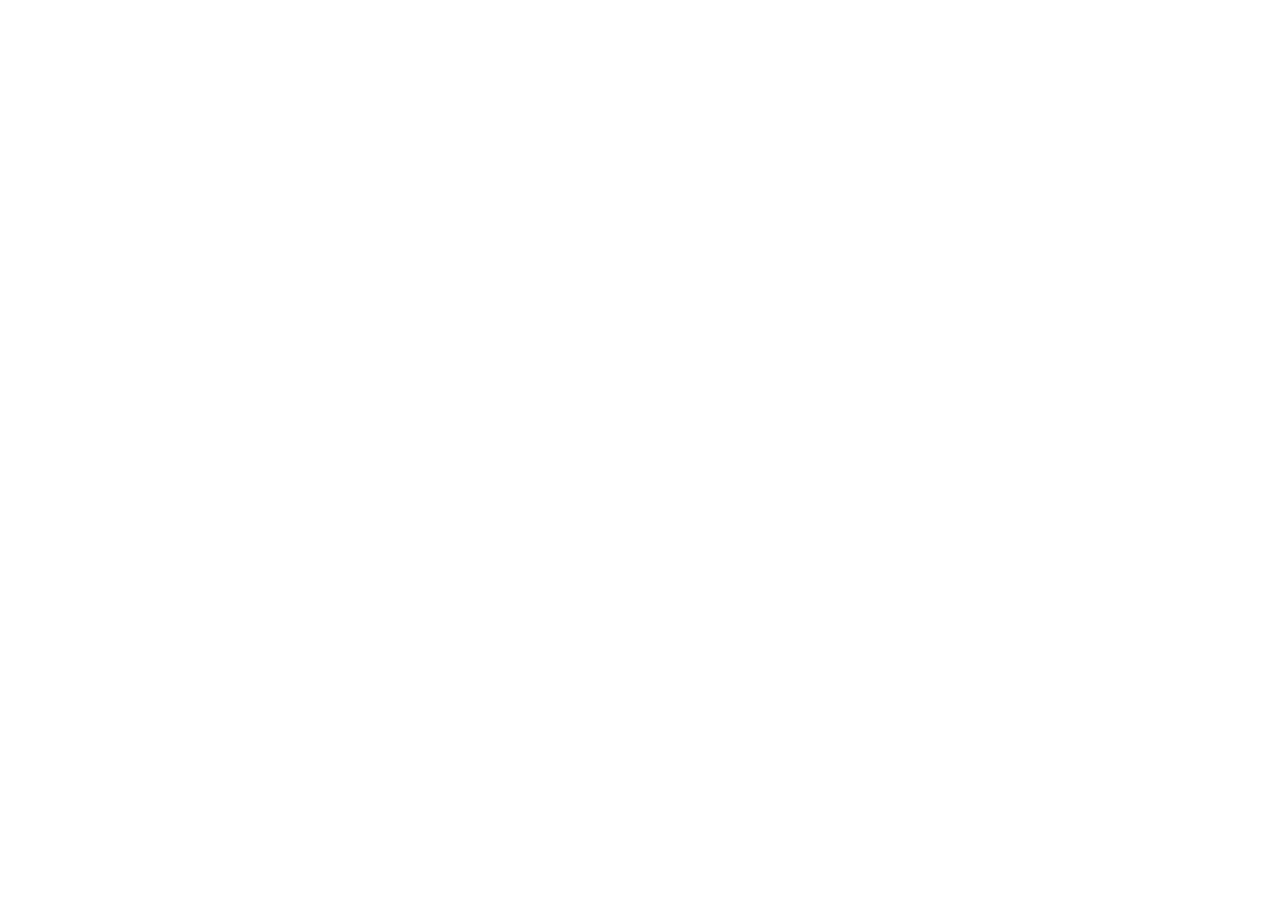
==== index.html @ f1d029e2 "chore: add media assets for Module 2 Include supporting PDF documentation and visual assets for the " ====
<!doctype html>
<html lang="pt">
  <head>
    <meta charset="UTF-8" />
    <meta name="viewport" content="width=device-width, initial-scale=1.0" />
    <title>IA na Educação - Módulo 2: IA Generativa e Prompts</title>
    <meta name="description" content="Curso interativo de Inteligência Artificial na Educação para formação de professores: IA Generativa, Ciclo de Funcionamento, Técnicas de Prompts, Simuladores, Quizzes e Atividades Práticas." />
    <meta property="og:title" content="IA na Educação - Módulo 2: IA Generativa e Prompts" />
    <meta property="og:description" content="Curso interativo de Inteligência Artificial na Educação para formação de professores: IA Generativa, Ciclo de Funcionamento, Técnicas de Prompts, Simuladores, Quizzes e Atividades Práticas." />
    <meta property="og:type" content="website" />
    <meta name="twitter:card" content="summary_large_image" />
    <link rel="preconnect" href="https://fonts.googleapis.com">
    <link rel="preconnect" href="https://fonts.gstatic.com" crossorigin>
    <link href="https://fonts.googleapis.com/css2?family=JetBrains+Mono:wght@400;500;600&family=Plus+Jakarta+Sans:wght@400;500;600;700;800&display=swap" rel="stylesheet">
    <script>
      if (location.pathname && !location.pathname.endsWith('/') && !location.pathname.split('/').pop().includes('.')) {
        location.replace(location.pathname + '/' + location.search + location.hash);
      }
    </script>
  </head>
  <body>
    <div id="root"></div>
    <script type="module" src="/src/main.tsx"></script>
  </body>
</html>
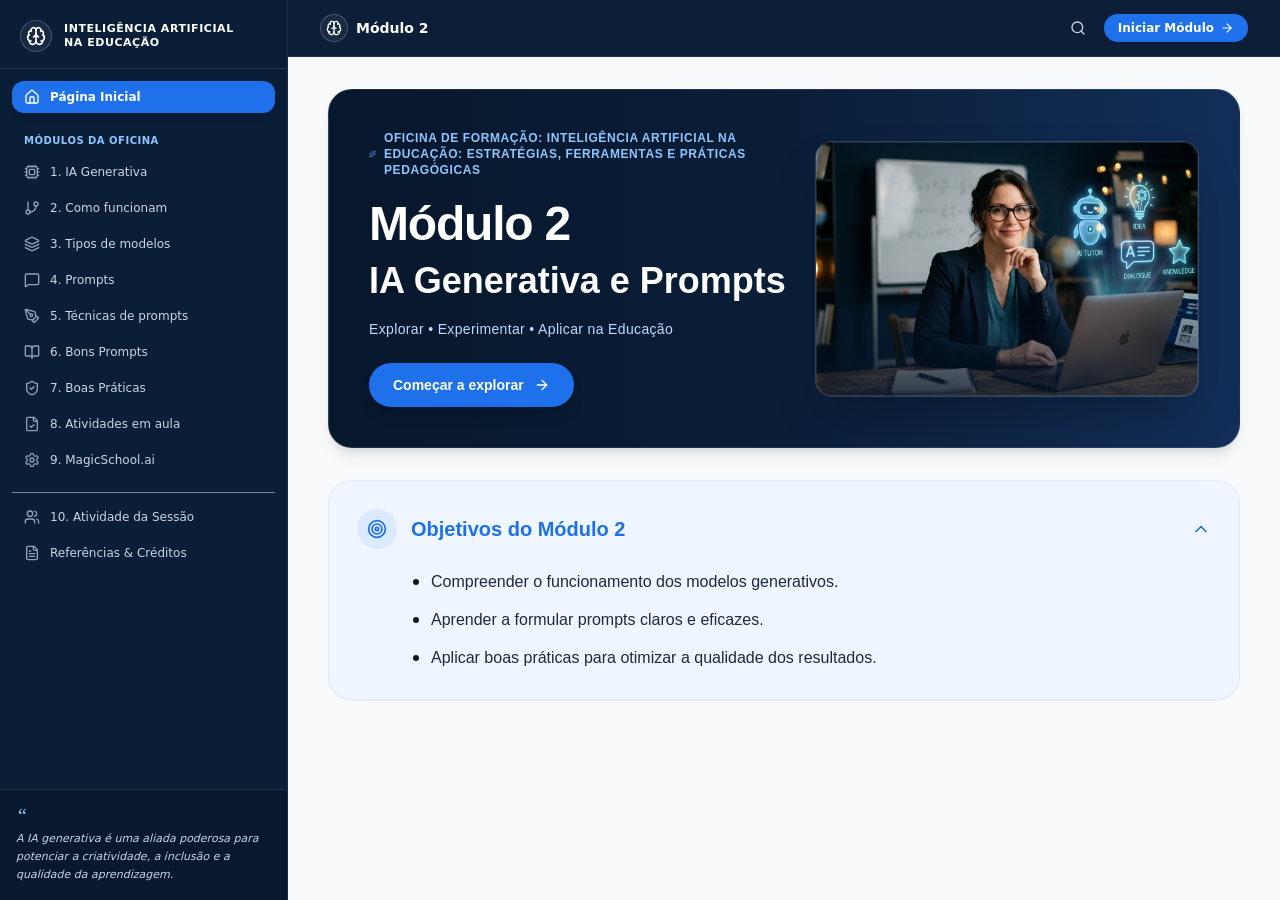
==== commit 8e19340d: "deploy: d866d389119b44ce2c115275b52276374ca2d633" ====
--- a/index.html
+++ b/index.html
@@ -3,10 +3,10 @@
   <head>
     <meta charset="UTF-8" />
     <meta name="viewport" content="width=device-width, initial-scale=1.0" />
-    <title>IA na Educação - Módulo 2: IA Generativa e Prompts</title>
-    <meta name="description" content="Curso interativo de Inteligência Artificial na Educação para formação de professores: IA Generativa, Ciclo de Funcionamento, Técnicas de Prompts, Simuladores, Quizzes e Atividades Práticas." />
-    <meta property="og:title" content="IA na Educação - Módulo 2: IA Generativa e Prompts" />
-    <meta property="og:description" content="Curso interativo de Inteligência Artificial na Educação para formação de professores: IA Generativa, Ciclo de Funcionamento, Técnicas de Prompts, Simuladores, Quizzes e Atividades Práticas." />
+    <title>Inteligência Artificial na Educação: Estratégias, Ferramentas e Práticas Pedagógicas - Módulo 2</title>
+    <meta name="description" content="Oficina de Formação: Inteligência Artificial na Educação: Estratégias, Ferramentas e Práticas Pedagógicas - Módulo 2: IA Generativa e Prompts." />
+    <meta property="og:title" content="Inteligência Artificial na Educação: Estratégias, Ferramentas e Práticas Pedagógicas" />
+    <meta property="og:description" content="Oficina de Formação: Inteligência Artificial na Educação: Estratégias, Ferramentas e Práticas Pedagógicas - Módulo 2: IA Generativa e Prompts." />
     <meta property="og:type" content="website" />
     <meta name="twitter:card" content="summary_large_image" />
     <link rel="preconnect" href="https://fonts.googleapis.com">
@@ -17,10 +17,11 @@
         location.replace(location.pathname + '/' + location.search + location.hash);
       }
     </script>
+    <script type="module" crossorigin src="./assets/index-DB7ocr2g.js"></script>
+    <link rel="stylesheet" crossorigin href="./assets/index-D8Ewml1f.css">
   </head>
   <body>
     <div id="root"></div>
-    <script type="module" src="/src/main.tsx"></script>
   </body>
 </html>
 
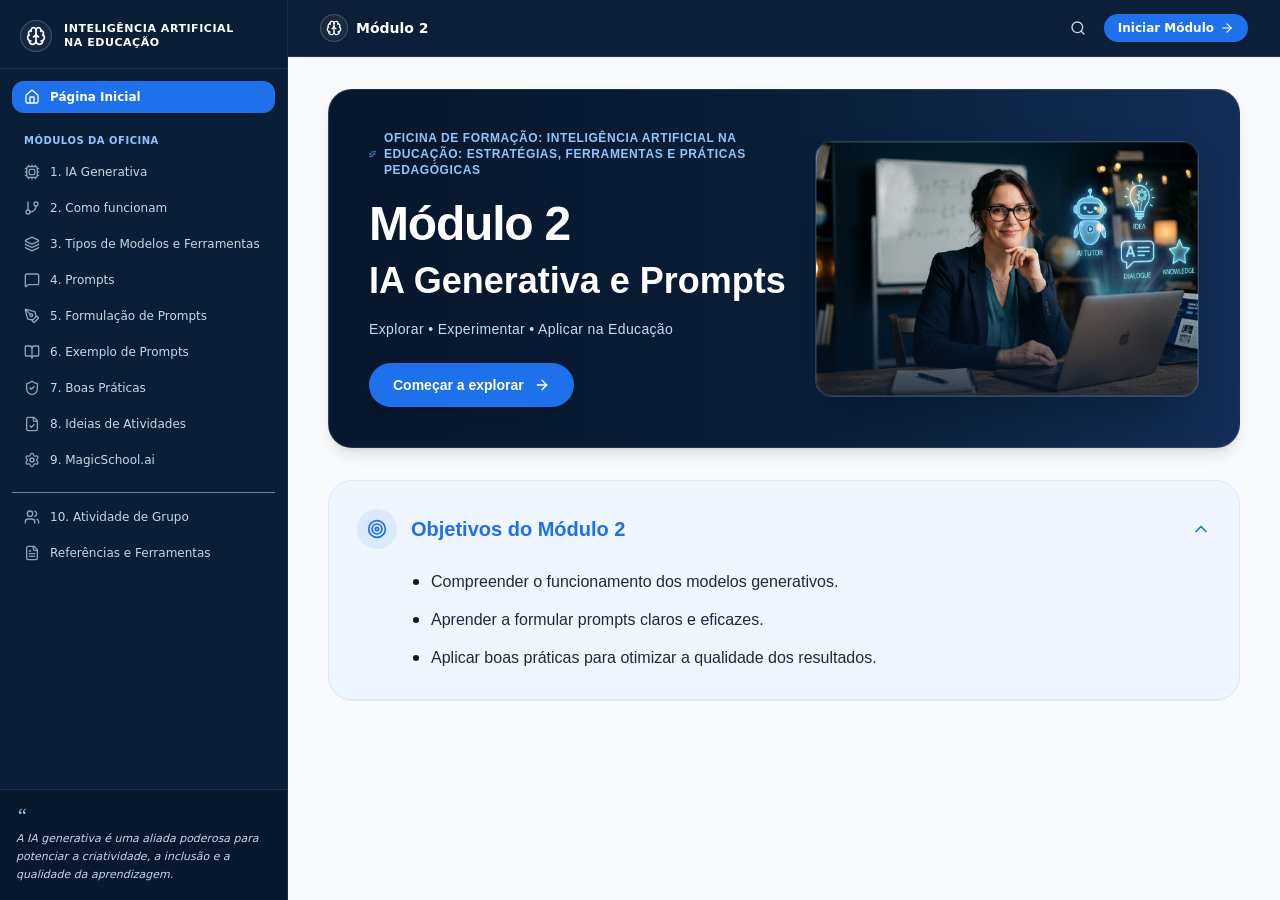
==== commit e1e43ac6: "deploy: c5b56c522f0366c1e0290ef237e8e58e32c19e5f" ====
--- a/index.html
+++ b/index.html
@@ -17,8 +17,8 @@
         location.replace(location.pathname + '/' + location.search + location.hash);
       }
     </script>
-    <script type="module" crossorigin src="./assets/index-DB7ocr2g.js"></script>
-    <link rel="stylesheet" crossorigin href="./assets/index-D8Ewml1f.css">
+    <script type="module" crossorigin src="./assets/index--ZyTcOFA.js"></script>
+    <link rel="stylesheet" crossorigin href="./assets/index-BKm3qNGm.css">
   </head>
   <body>
     <div id="root"></div>
